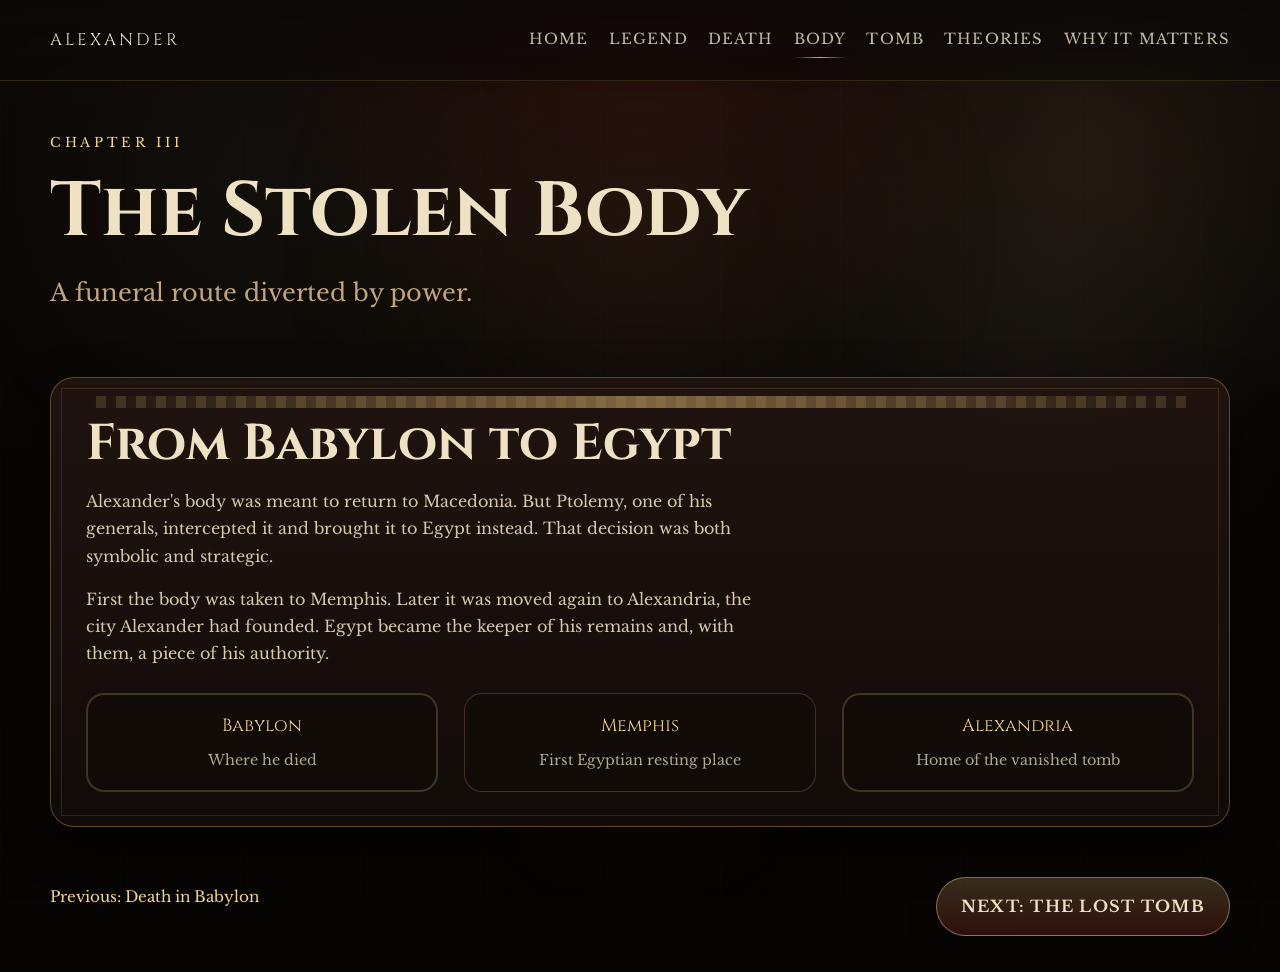
==== stolen-body.html @ f2e424cb "Add files via upload" ====
<!DOCTYPE html>
<html lang="en">
<head>
  <meta charset="UTF-8" />
  <meta name="viewport" content="width=device-width, initial-scale=1.0" />
  <title>The Stolen Body | The Lost Tomb of Alexander the Great</title>
  <link rel="preconnect" href="https://fonts.googleapis.com" />
  <link rel="preconnect" href="https://fonts.gstatic.com" crossorigin />
  <link href="https://fonts.googleapis.com/css2?family=Cinzel:wght@400;600;700&family=Libre+Baskerville:wght@400;700&display=swap" rel="stylesheet" />
  <link rel="stylesheet" href="styles.css" />
</head>
<body data-page="body">
  <div class="page-shell">
    <div class="texture texture-top" aria-hidden="true"></div>
    <div class="texture texture-bottom" aria-hidden="true"></div>
    <header class="site-header">
      <nav class="site-nav">
        <a class="brand" href="index.html">Alexander</a>
        <button class="nav-toggle" type="button" aria-expanded="false" aria-controls="nav-links">
          <span></span><span></span><span></span><span class="sr-only">Toggle navigation</span>
        </button>
        <div class="nav-links" id="nav-links">
          <a href="index.html" data-page-link="home">Home</a>
          <a href="legend.html" data-page-link="legend">Legend</a>
          <a href="death-in-babylon.html" data-page-link="death">Death</a>
          <a href="stolen-body.html" data-page-link="body">Body</a>
          <a href="lost-tomb.html" data-page-link="tomb">Tomb</a>
          <a href="theories.html" data-page-link="theories">Theories</a>
          <a href="why-it-matters.html" data-page-link="meaning">Why It Matters</a>
        </div>
      </nav>
    </header>
    <main class="story-page">
      <section class="page-banner section reveal">
        <p class="eyebrow">Chapter III</p>
        <h1>The Stolen Body</h1>
        <p class="subtitle">A funeral route diverted by power.</p>
      </section>
      <section class="content-panel section reveal">
        <div class="section-heading">
          <h2>From Babylon to Egypt</h2>
        </div>
        <p>Alexander's body was meant to return to Macedonia. But Ptolemy, one of his generals, intercepted it and brought it to Egypt instead. That decision was both symbolic and strategic.</p>
        <p>First the body was taken to Memphis. Later it was moved again to Alexandria, the city Alexander had founded. Egypt became the keeper of his remains and, with them, a piece of his authority.</p>
        <div class="route-card">
          <div class="route-step active">
            <span class="route-city">Babylon</span>
            <span class="route-note">Where he died</span>
          </div>
          <div class="route-line" aria-hidden="true"></div>
          <div class="route-step">
            <span class="route-city">Memphis</span>
            <span class="route-note">First Egyptian resting place</span>
          </div>
          <div class="route-line" aria-hidden="true"></div>
          <div class="route-step final">
            <span class="route-city">Alexandria</span>
            <span class="route-note">Home of the vanished tomb</span>
          </div>
        </div>
      </section>
      <section class="page-nav section reveal">
        <a class="text-link" href="death-in-babylon.html">Previous: Death in Babylon</a>
        <a class="cta" href="lost-tomb.html">Next: The Lost Tomb</a>
      </section>
    </main>
  </div>
  <script src="script.js"></script>
</body>
</html>
---- styles.css ----
:root {
  --bg: #120d0a;
  --bg-deep: #090604;
  --panel: rgba(33, 21, 15, 0.82);
  --panel-strong: rgba(23, 14, 10, 0.9);
  --border: rgba(201, 162, 88, 0.38);
  --gold: #d3b06a;
  --gold-bright: #f0d596;
  --ivory: #efe2c4;
  --sand: #c1a57d;
  --red: #6f1f19;
  --shadow: 0 18px 48px rgba(0, 0, 0, 0.42);
  --max-width: 1180px;
  --nav-height: 80px;
  --section-gap: 2rem;
  --panel-padding-y: 2.15rem;
  --panel-padding-x: 2.2rem;
}

* {
  box-sizing: border-box;
}

html {
  scroll-behavior: smooth;
}

body {
  margin: 0;
  min-height: 100vh;
  color: var(--ivory);
  font-family: "Libre Baskerville", Georgia, serif;
  background:
    radial-gradient(circle at top, rgba(111, 31, 25, 0.28), transparent 34%),
    radial-gradient(circle at 85% 15%, rgba(211, 176, 106, 0.12), transparent 24%),
    linear-gradient(180deg, rgba(12, 8, 6, 0.92), rgba(7, 5, 4, 0.97)),
    #0b0705;
  line-height: 1.7;
}

body::before,
body::after {
  content: "";
  position: fixed;
  inset: 0;
  pointer-events: none;
  z-index: -2;
}

body::before {
  background:
    linear-gradient(rgba(8, 5, 3, 0.2), rgba(8, 5, 3, 0.25)),
    repeating-linear-gradient(
      90deg,
      rgba(255, 255, 255, 0.02) 0,
      rgba(255, 255, 255, 0.02) 1px,
      transparent 1px,
      transparent 120px
    ),
    repeating-linear-gradient(
      0deg,
      rgba(255, 255, 255, 0.015) 0,
      rgba(255, 255, 255, 0.015) 1px,
      transparent 1px,
      transparent 120px
    );
  opacity: 0.45;
}

body::after {
  background:
    radial-gradient(circle at 20% 20%, rgba(255, 240, 210, 0.06), transparent 28%),
    radial-gradient(circle at 80% 40%, rgba(255, 240, 210, 0.05), transparent 30%),
    radial-gradient(circle at 50% 80%, rgba(255, 240, 210, 0.04), transparent 24%);
  opacity: 0.7;
}

img {
  max-width: 100%;
  display: block;
}

button,
a {
  -webkit-tap-highlight-color: transparent;
}

.page-shell {
  position: relative;
  overflow: hidden;
}

.texture {
  position: absolute;
  left: 50%;
  width: min(1100px, 92vw);
  height: 320px;
  transform: translateX(-50%);
  filter: blur(10px);
  opacity: 0.16;
  pointer-events: none;
}

.texture-top {
  top: 80px;
  background: radial-gradient(circle, rgba(211, 176, 106, 0.45), transparent 66%);
}

.texture-bottom {
  bottom: 140px;
  background: radial-gradient(circle, rgba(111, 31, 25, 0.5), transparent 66%);
}

.site-header {
  position: sticky;
  top: 0;
  z-index: 20;
  backdrop-filter: blur(16px);
  background: linear-gradient(180deg, rgba(12, 8, 6, 0.9), rgba(12, 8, 6, 0.58));
  border-bottom: 1px solid rgba(211, 176, 106, 0.18);
}

.site-nav {
  width: min(var(--max-width), calc(100% - 2rem));
  min-height: var(--nav-height);
  margin: 0 auto;
  display: flex;
  align-items: center;
  justify-content: space-between;
  gap: 1.5rem;
}

.brand,
.site-nav a {
  color: var(--ivory);
  text-decoration: none;
}

.brand {
  font-family: "Cinzel", Georgia, serif;
  font-size: 1.05rem;
  letter-spacing: 0.18em;
  text-transform: uppercase;
}

.nav-links {
  display: flex;
  align-items: center;
  gap: 1.25rem;
}

.nav-links a {
  position: relative;
  font-size: 0.92rem;
  letter-spacing: 0.08em;
  text-transform: uppercase;
  color: rgba(239, 226, 196, 0.82);
}

.nav-links a::after {
  content: "";
  position: absolute;
  left: 0;
  bottom: -0.35rem;
  width: 100%;
  height: 1px;
  background: linear-gradient(90deg, transparent, var(--gold), transparent);
  transform: scaleX(0);
  transform-origin: center;
  transition: transform 220ms ease;
}

.nav-links a:hover::after,
.nav-links a:focus-visible::after,
.nav-links a.active::after {
  transform: scaleX(1);
}

.nav-toggle {
  display: none;
  width: 46px;
  height: 46px;
  border: 1px solid rgba(211, 176, 106, 0.25);
  border-radius: 50%;
  background: rgba(25, 16, 11, 0.72);
  align-items: center;
  justify-content: center;
  flex-direction: column;
  gap: 4px;
  cursor: pointer;
}

.nav-toggle span {
  display: block;
  width: 18px;
  height: 1.5px;
  background: var(--gold-bright);
}

.sr-only {
  position: absolute;
  width: 1px;
  height: 1px;
  padding: 0;
  margin: -1px;
  overflow: hidden;
  clip: rect(0, 0, 0, 0);
  white-space: nowrap;
  border: 0;
}

.section {
  width: min(var(--max-width), calc(100% - 2rem));
  margin: 0 auto;
}

.hero {
  min-height: calc(100vh - var(--nav-height));
  display: grid;
  grid-template-columns: 1.1fr 0.9fr;
  gap: 3rem;
  align-items: center;
  padding: 5rem 0 4rem;
}

.page-hero {
  min-height: auto;
}

.hero-copy h1,
.section-heading h2 {
  font-family: "Cinzel", Georgia, serif;
  line-height: 1.1;
  margin: 0;
}

.hero-copy h1 {
  font-size: clamp(3rem, 7vw, 5.6rem);
  max-width: 10ch;
  text-wrap: balance;
}

.eyebrow {
  margin: 0 0 1rem;
  font-size: 0.82rem;
  letter-spacing: 0.28em;
  text-transform: uppercase;
  color: var(--gold-bright);
}

.subtitle {
  font-size: clamp(1.15rem, 2vw, 1.5rem);
  color: var(--sand);
  margin: 1.25rem 0;
  max-width: 36rem;
}

.intro-text {
  margin: 0 0 1rem;
  color: rgba(240, 213, 150, 0.82);
  font-size: 0.92rem;
  letter-spacing: 0.08em;
  text-transform: uppercase;
}

.intro,
.content-panel p,
.final-panel p {
  max-width: 42rem;
  color: rgba(239, 226, 196, 0.88);
}

.cta {
  display: inline-flex;
  align-items: center;
  justify-content: center;
  margin-top: 1.25rem;
  padding: 0.95rem 1.5rem;
  border: 1px solid rgba(240, 213, 150, 0.45);
  border-radius: 999px;
  background: linear-gradient(180deg, rgba(211, 176, 106, 0.24), rgba(111, 31, 25, 0.38));
  color: var(--ivory);
  text-decoration: none;
  font-weight: 700;
  letter-spacing: 0.08em;
  text-transform: uppercase;
  box-shadow: 0 10px 30px rgba(0, 0, 0, 0.28);
  transition: transform 220ms ease, box-shadow 220ms ease, border-color 220ms ease;
}

.cta:hover,
.cta:focus-visible {
  transform: translateY(-2px);
  box-shadow: 0 16px 30px rgba(0, 0, 0, 0.35);
  border-color: rgba(240, 213, 150, 0.72);
}

.cta-row {
  display: flex;
  flex-wrap: wrap;
  gap: 1rem 1.2rem;
  align-items: center;
  margin-top: 1.25rem;
}

.text-link {
  color: var(--gold-bright);
  text-decoration: none;
  font-size: 0.95rem;
}

.text-link:hover,
.text-link:focus-visible {
  text-decoration: underline;
}

.hero-visual {
  justify-self: end;
  width: min(100%, 520px);
}

.map-card,
.content-panel,
.final-panel,
.theory-card {
  position: relative;
  background: linear-gradient(180deg, rgba(34, 21, 16, 0.92), rgba(18, 12, 9, 0.92));
  border: 1px solid var(--border);
  box-shadow: var(--shadow);
}

.map-card {
  min-height: 520px;
  border-radius: 28px;
  overflow: hidden;
  padding: 1.5rem;
}

.map-card::before,
.content-panel::before,
.final-panel::before,
.theory-card::before {
  content: "";
  position: absolute;
  inset: 10px;
  border: 1px solid rgba(211, 176, 106, 0.16);
  pointer-events: none;
}

.map-card::after {
  content: "";
  position: absolute;
  inset: 0;
  background:
    radial-gradient(circle at 30% 25%, rgba(211, 176, 106, 0.12), transparent 30%),
    radial-gradient(circle at 70% 65%, rgba(111, 31, 25, 0.18), transparent 32%),
    linear-gradient(135deg, transparent 0%, rgba(255, 255, 255, 0.02) 50%, transparent 100%);
}

.map-grid {
  position: absolute;
  inset: 1.25rem;
  border-radius: 22px;
  background:
    repeating-linear-gradient(90deg, rgba(211, 176, 106, 0.08) 0 1px, transparent 1px 72px),
    repeating-linear-gradient(0deg, rgba(211, 176, 106, 0.08) 0 1px, transparent 1px 72px),
    linear-gradient(180deg, rgba(47, 31, 22, 0.7), rgba(23, 15, 11, 0.85));
}

.map-route {
  position: absolute;
  inset: auto 2.2rem 2.2rem 2.2rem;
  display: flex;
  justify-content: space-between;
  gap: 0.75rem;
  z-index: 1;
}

.map-image-frame {
  position: absolute;
  inset: 1.9rem 1.9rem 7rem 1.9rem;
  border-radius: 22px;
  overflow: hidden;
  border: 1px solid rgba(211, 176, 106, 0.2);
  box-shadow: inset 0 0 0 1px rgba(255, 240, 210, 0.08);
  z-index: 1;
}

.map-image-frame::after {
  content: "";
  position: absolute;
  inset: 0;
  background:
    linear-gradient(180deg, rgba(18, 11, 8, 0.18), rgba(18, 11, 8, 0.38)),
    linear-gradient(90deg, rgba(14, 9, 6, 0.35), transparent 30%, transparent 75%, rgba(14, 9, 6, 0.16));
}

.map-image {
  width: 100%;
  height: 100%;
  object-fit: cover;
  object-position: 42% center;
  filter: sepia(0.28) saturate(0.9) contrast(1.02);
}

.map-route span {
  background: rgba(15, 10, 8, 0.76);
  border: 1px solid rgba(211, 176, 106, 0.26);
  color: var(--gold-bright);
}

.map-route span {
  padding: 0.75rem 0.9rem;
  border-radius: 999px;
  font-size: 0.88rem;
  text-align: center;
}

.content-panel,
.final-panel {
  margin-top: var(--section-gap);
  border-radius: 24px;
  padding: var(--panel-padding-y) var(--panel-padding-x);
}

.content-panel::after,
.final-panel::after {
  content: "";
  position: absolute;
  left: var(--panel-padding-x);
  right: var(--panel-padding-x);
  top: 1.15rem;
  height: 12px;
  opacity: 0.75;
  background:
    linear-gradient(90deg, transparent, rgba(211, 176, 106, 0.7), transparent),
    repeating-linear-gradient(90deg, transparent 0 10px, rgba(211, 176, 106, 0.24) 10px 20px);
}

.section-heading {
  margin-bottom: 1rem;
}

.section-heading h2 {
  font-size: clamp(2rem, 4vw, 3.15rem);
  margin-top: 0.3rem;
}

.centered {
  text-align: center;
}

.split-layout {
  display: grid;
  grid-template-columns: 1.2fr 0.8fr;
  gap: 1.75rem;
  align-items: center;
}

.artifact-placeholder {
  min-height: 240px;
  border-radius: 22px;
  border: 1px dashed rgba(211, 176, 106, 0.38);
  background:
    linear-gradient(180deg, rgba(62, 44, 30, 0.34), rgba(28, 17, 12, 0.5)),
    repeating-linear-gradient(45deg, rgba(211, 176, 106, 0.06) 0 12px, transparent 12px 24px);
  display: grid;
  place-items: center;
  color: var(--sand);
  font-family: "Cinzel", Georgia, serif;
  letter-spacing: 0.16em;
  text-transform: uppercase;
}

.artifact-plate-frame {
  position: relative;
  min-height: 240px;
  border-radius: 22px;
  overflow: hidden;
  border: 1px solid rgba(211, 176, 106, 0.28);
  box-shadow: inset 0 0 0 1px rgba(255, 240, 210, 0.08);
  background: linear-gradient(180deg, rgba(52, 35, 25, 0.45), rgba(24, 15, 11, 0.62));
}

.artifact-plate-frame::after {
  content: "";
  position: absolute;
  inset: 0;
  background:
    linear-gradient(180deg, rgba(18, 11, 8, 0.12), rgba(18, 11, 8, 0.34)),
    linear-gradient(90deg, rgba(14, 9, 6, 0.16), transparent 24%, transparent 76%, rgba(14, 9, 6, 0.16));
  pointer-events: none;
}

.artifact-plate-image {
  width: 100%;
  height: 100%;
  object-fit: cover;
  object-position: center;
  filter: sepia(0.12) saturate(0.95) contrast(1.03);
}

.discovery-image-frame {
  position: relative;
  min-height: 0;
  aspect-ratio: 1 / 1;
  align-self: stretch;
  border-radius: 22px;
  overflow: hidden;
  border: 1px solid rgba(211, 176, 106, 0.28);
  box-shadow: inset 0 0 0 1px rgba(255, 240, 210, 0.08);
  background: linear-gradient(180deg, rgba(52, 35, 25, 0.45), rgba(24, 15, 11, 0.62));
}

.discovery-image-frame::after {
  content: "";
  position: absolute;
  inset: 0;
  background:
    linear-gradient(180deg, rgba(18, 11, 8, 0.08), rgba(18, 11, 8, 0.28)),
    linear-gradient(90deg, rgba(14, 9, 6, 0.14), transparent 24%, transparent 76%, rgba(14, 9, 6, 0.14));
  pointer-events: none;
}

.discovery-image {
  width: 100%;
  height: 100%;
  object-fit: cover;
  object-position: center;
  filter: sepia(0.16) saturate(0.92) contrast(1.04);
}

.route-card {
  display: grid;
  grid-template-columns: 1fr auto 1fr auto 1fr;
  gap: 0.8rem;
  align-items: center;
  margin-top: 1.6rem;
}

.route-step {
  padding: 1.15rem 1rem;
  border-radius: 18px;
  background: rgba(18, 12, 9, 0.82);
  border: 1px solid rgba(211, 176, 106, 0.24);
  text-align: center;
}

.route-step.active,
.route-step.final {
  box-shadow: inset 0 0 0 1px rgba(240, 213, 150, 0.22);
}

.route-city {
  display: block;
  font-family: "Cinzel", Georgia, serif;
  font-size: 1.1rem;
  color: var(--gold-bright);
}

.route-note {
  display: block;
  margin-top: 0.35rem;
  font-size: 0.9rem;
  color: rgba(239, 226, 196, 0.72);
}

.route-line {
  height: 1px;
  background: linear-gradient(90deg, rgba(211, 176, 106, 0.1), rgba(211, 176, 106, 0.75), rgba(211, 176, 106, 0.1));
}

.theory-grid {
  display: grid;
  grid-template-columns: repeat(4, minmax(0, 1fr));
  gap: 1.35rem;
  margin-top: 1.5rem;
}

.theory-card {
  border-radius: 22px;
  padding: 2rem 1.4rem 1.5rem;
  min-height: 240px;
}

.theory-card-featured {
  background: linear-gradient(180deg, rgba(58, 36, 24, 0.95), rgba(24, 14, 10, 0.94));
  transform: translateY(-8px);
}

.theory-tag {
  margin: 0 0 0.9rem;
  color: var(--gold-bright);
  font-size: 0.8rem;
  text-transform: uppercase;
  letter-spacing: 0.18em;
}

.theory-card h3 {
  margin: 0 0 0.8rem;
  font-family: "Cinzel", Georgia, serif;
  font-size: 1.45rem;
}

.final-panel {
  margin-bottom: 4rem;
  text-align: center;
  padding: 3.2rem var(--panel-padding-x);
  background:
    radial-gradient(circle at top, rgba(211, 176, 106, 0.08), transparent 35%),
    linear-gradient(180deg, rgba(35, 22, 16, 0.94), rgba(15, 10, 8, 0.96));
}

.final-panel p {
  margin-left: auto;
  margin-right: auto;
  text-align: center;
}

.page-banner {
  padding: 3.2rem 0 0.65rem;
}

.page-banner h1 {
  font-family: "Cinzel", Georgia, serif;
  font-size: clamp(2.8rem, 6vw, 5rem);
  line-height: 1.08;
  margin: 0;
}

.story-page {
  padding-bottom: 2.25rem;
}

.quote-panel {
  margin-top: 1.6rem;
  margin-bottom: 0;
  padding: 1.6rem var(--panel-padding-x);
  border-top: 1px solid rgba(211, 176, 106, 0.25);
  border-bottom: 1px solid rgba(211, 176, 106, 0.25);
  text-align: center;
}

.quote-panel p {
  margin: 0;
  font-family: "Cinzel", Georgia, serif;
  font-size: clamp(1.3rem, 3vw, 2rem);
  color: var(--gold-bright);
}

.page-nav {
  display: flex;
  justify-content: space-between;
  align-items: center;
  gap: 1rem;
  margin-top: 1.5rem;
  padding-top: 0.35rem;
}

.chapter-grid {
  display: grid;
  grid-template-columns: repeat(3, minmax(0, 1fr));
  gap: 1.4rem;
  margin-top: 1.5rem;
  margin-bottom: 2.25rem;
}

.chapter-card {
  position: relative;
  display: block;
  padding: 2rem 1.5rem;
  border-radius: 22px;
  background: linear-gradient(180deg, rgba(34, 21, 16, 0.92), rgba(18, 12, 9, 0.92));
  border: 1px solid var(--border);
  box-shadow: var(--shadow);
  color: var(--ivory);
  text-decoration: none;
  transition: transform 220ms ease, border-color 220ms ease;
}

.chapter-card:hover,
.chapter-card:focus-visible {
  transform: translateY(-4px);
  border-color: rgba(240, 213, 150, 0.45);
}

.chapter-card::before {
  content: "";
  position: absolute;
  inset: 10px;
  border: 1px solid rgba(211, 176, 106, 0.16);
  pointer-events: none;
}

.chapter-card h3 {
  margin: 0.25rem 0 0.8rem;
  font-family: "Cinzel", Georgia, serif;
  font-size: 1.45rem;
}

.chapter-card p {
  margin: 0;
  color: rgba(239, 226, 196, 0.82);
}

.chapter-number {
  color: var(--gold-bright);
  letter-spacing: 0.18em;
  text-transform: uppercase;
  font-size: 0.8rem;
}

.reveal {
  opacity: 0;
  transform: translateY(36px);
  transition: opacity 650ms ease, transform 650ms ease;
}

.reveal.is-visible {
  opacity: 1;
  transform: translateY(0);
}

@media (prefers-reduced-motion: reduce) {
  html {
    scroll-behavior: auto;
  }

  *,
  *::before,
  *::after {
    animation: none !important;
    transition: none !important;
  }

  .reveal {
    opacity: 1;
    transform: none;
  }
}

@media (max-width: 980px) {
  .hero,
  .split-layout {
    grid-template-columns: 1fr;
  }

  .hero {
    padding-top: 3.5rem;
  }

  .hero-visual {
    justify-self: stretch;
  }

  .theory-grid {
    grid-template-columns: repeat(2, minmax(0, 1fr));
  }

  .chapter-grid {
    grid-template-columns: repeat(2, minmax(0, 1fr));
  }
}

@media (max-width: 760px) {
  :root {
    --nav-height: 72px;
  }

  .site-nav {
    width: calc(100% - 1.25rem);
  }

  .nav-toggle {
    display: inline-flex;
  }

  .nav-links {
    position: absolute;
    top: calc(100% + 0.75rem);
    left: 0.625rem;
    right: 0.625rem;
    display: grid;
    gap: 0.2rem;
    padding: 0.8rem;
    border-radius: 18px;
    border: 1px solid rgba(211, 176, 106, 0.22);
    background: rgba(16, 10, 8, 0.96);
    box-shadow: var(--shadow);
    opacity: 0;
    pointer-events: none;
    transform: translateY(-10px);
    transition: opacity 220ms ease, transform 220ms ease;
  }

  .nav-links.open {
    opacity: 1;
    pointer-events: auto;
    transform: translateY(0);
  }

  .nav-links a {
    padding: 0.7rem 0.5rem;
  }

  .section {
    width: calc(100% - 1.25rem);
  }

  .hero-copy h1 {
    max-width: 12ch;
  }

  .map-card {
    min-height: 380px;
  }

  .map-image-frame {
    inset: 1rem 1rem 8.6rem 1rem;
  }

  .map-route {
    inset: auto 1rem 1rem 1rem;
    flex-direction: column;
  }

  .content-panel,
  .final-panel {
    padding: 1.7rem 1.15rem;
  }

  .content-panel::after,
  .final-panel::after {
    left: 1.15rem;
    right: 1.15rem;
  }

  .page-banner {
    padding: 2.4rem 0 0.5rem;
  }

  .quote-panel {
    padding: 1.35rem 1.15rem;
  }

  .route-card {
    grid-template-columns: 1fr;
  }

  .route-line {
    width: 1px;
    height: 28px;
    margin: 0 auto;
    background: linear-gradient(180deg, rgba(211, 176, 106, 0.1), rgba(211, 176, 106, 0.75), rgba(211, 176, 106, 0.1));
  }

  .theory-grid {
    grid-template-columns: 1fr;
  }

  .theory-card-featured {
    transform: none;
  }

  .page-nav {
    flex-direction: column;
    align-items: flex-start;
  }

  .chapter-grid {
    grid-template-columns: 1fr;
  }
}
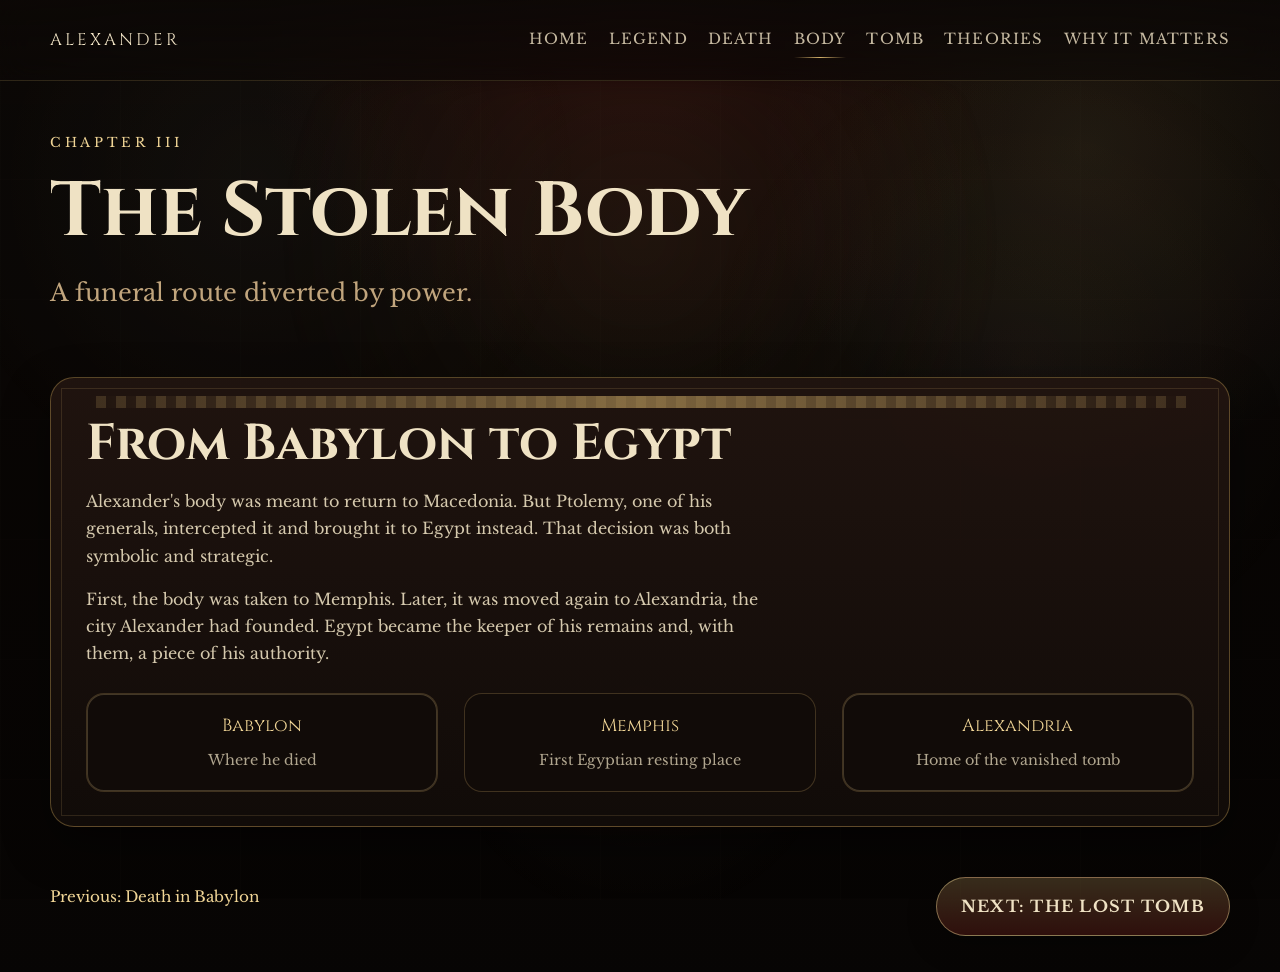
==== commit 275d7a12: "Update stolen-body.html" ====
--- a/stolen-body.html
+++ b/stolen-body.html
@@ -41,7 +41,7 @@
           <h2>From Babylon to Egypt</h2>
         </div>
         <p>Alexander's body was meant to return to Macedonia. But Ptolemy, one of his generals, intercepted it and brought it to Egypt instead. That decision was both symbolic and strategic.</p>
-        <p>First the body was taken to Memphis. Later it was moved again to Alexandria, the city Alexander had founded. Egypt became the keeper of his remains and, with them, a piece of his authority.</p>
+        <p>First, the body was taken to Memphis. Later, it was moved again to Alexandria, the city Alexander had founded. Egypt became the keeper of his remains and, with them, a piece of his authority.</p>
         <div class="route-card">
           <div class="route-step active">
             <span class="route-city">Babylon</span>
